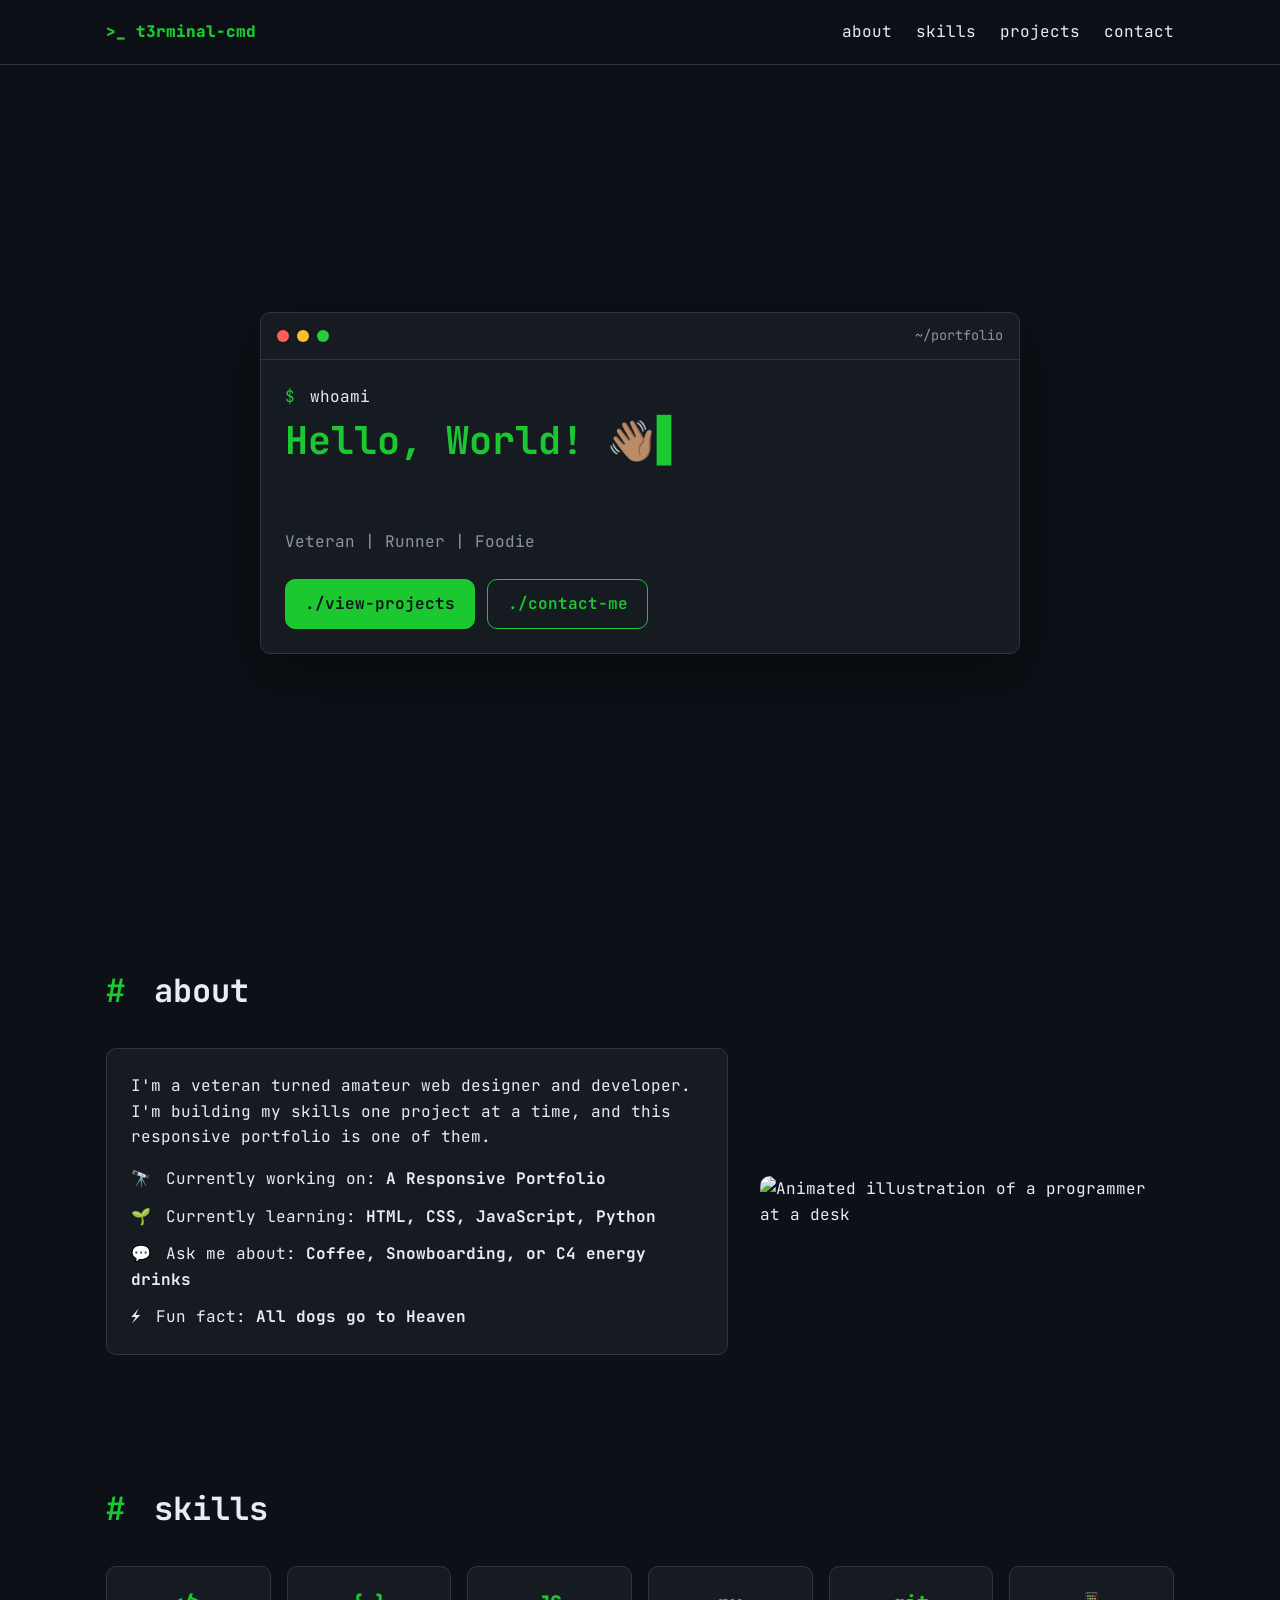
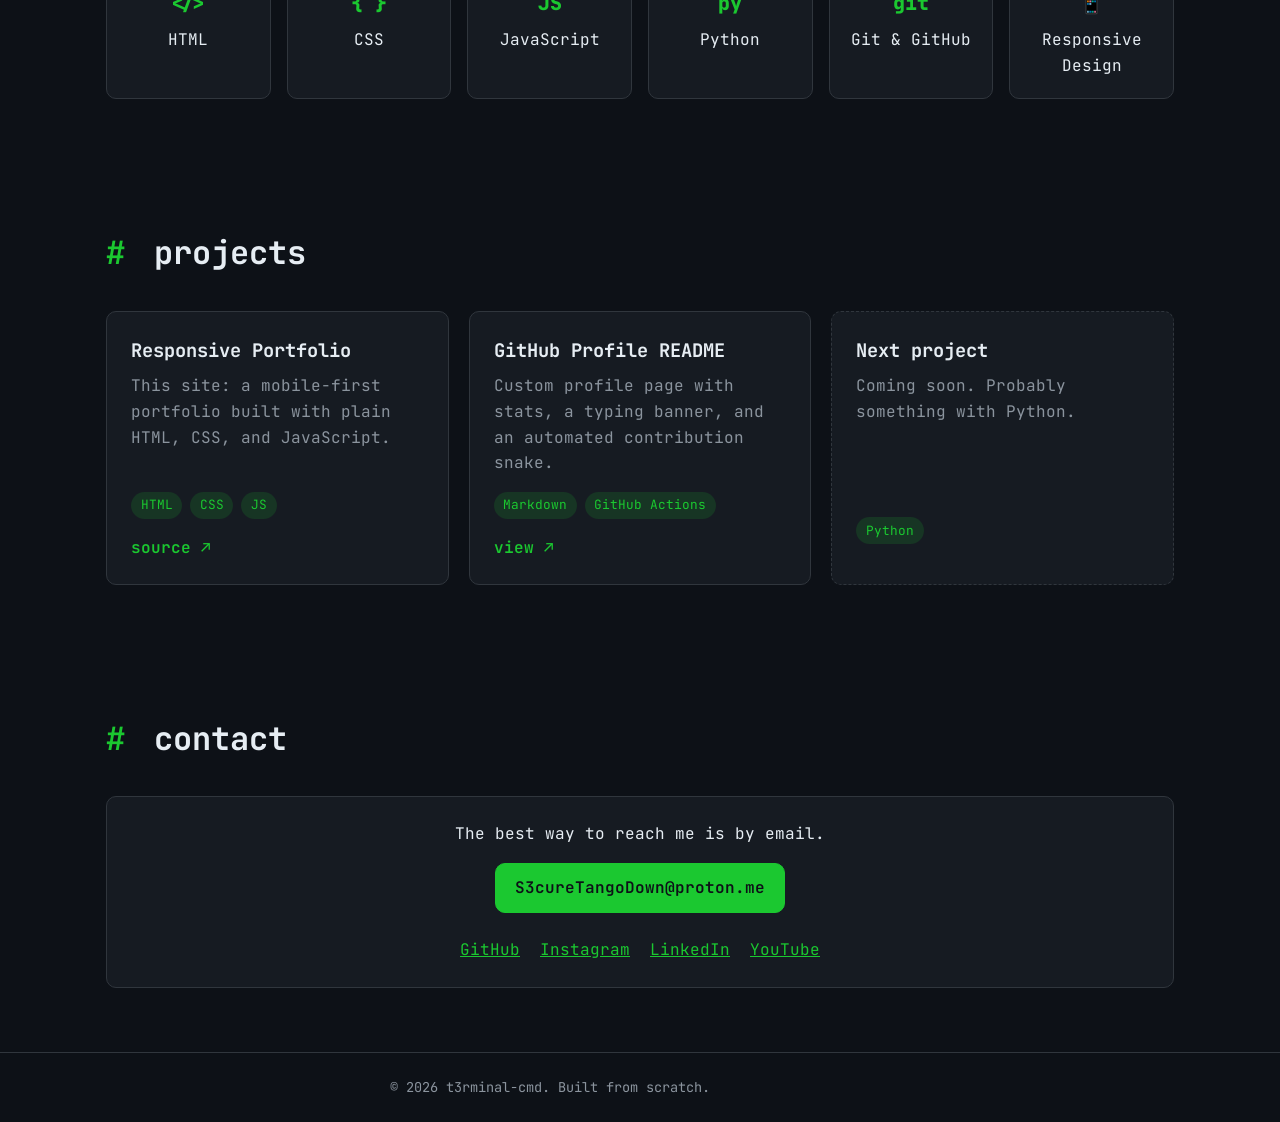
==== portfolio/index.html @ d62cf591 "Fix README rendering and snake workflow; add responsive portfolio site README: - Load the snake from" ====
<!DOCTYPE html>
<html lang="en">
<head>
  <meta charset="UTF-8" />
  <meta name="viewport" content="width=device-width, initial-scale=1.0" />
  <meta name="description" content="t3rminal-cmd — amateur web designer & developer. Veteran, runner, foodie." />
  <title>t3rminal-cmd | Portfolio</title>
  <link rel="preconnect" href="https://fonts.googleapis.com" />
  <link rel="preconnect" href="https://fonts.gstatic.com" crossorigin />
  <link href="https://fonts.googleapis.com/css2?family=JetBrains+Mono:wght@400;600;800&display=swap" rel="stylesheet" />
  <link rel="stylesheet" href="styles.css" />
</head>
<body>
  <a class="skip-link" href="#main">Skip to content</a>

  <!-- NAV -->
  <header class="site-header">
    <nav class="nav container" aria-label="Main">
      <a href="#home" class="logo">&gt;_ t3rminal-cmd</a>
      <button class="nav-toggle" aria-expanded="false" aria-controls="nav-menu" aria-label="Toggle menu">
        <span></span><span></span><span></span>
      </button>
      <ul class="nav-menu" id="nav-menu">
        <li><a href="#about">about</a></li>
        <li><a href="#skills">skills</a></li>
        <li><a href="#projects">projects</a></li>
        <li><a href="#contact">contact</a></li>
      </ul>
    </nav>
  </header>

  <main id="main">
    <!-- HERO -->
    <section id="home" class="hero container">
      <div class="terminal" role="presentation">
        <div class="terminal-bar">
          <span class="dot red"></span><span class="dot yellow"></span><span class="dot green"></span>
          <span class="terminal-title">~/portfolio</span>
        </div>
        <div class="terminal-body">
          <p><span class="prompt">$</span> whoami</p>
          <h1 class="typed" data-lines="Hello, World! 👋🏽|I'm t3rminal-cmd...|An amateur web designer &amp; developer."></h1>
          <p class="muted">Veteran | Runner | Foodie</p>
          <div class="hero-actions">
            <a href="#projects" class="btn btn-primary">./view-projects</a>
            <a href="#contact" class="btn btn-ghost">./contact-me</a>
          </div>
        </div>
      </div>
    </section>

    <!-- ABOUT -->
    <section id="about" class="section container">
      <h2 class="section-title"><span class="prompt">#</span> about</h2>
      <div class="about-grid">
        <div class="card">
          <p>
            I'm a veteran turned amateur web designer and developer. I'm building my skills one project
            at a time, and this responsive portfolio is one of them.
          </p>
          <ul class="facts">
            <li><span>🔭</span> Currently working on: <strong>A Responsive Portfolio</strong></li>
            <li><span>🌱</span> Currently learning: <strong>HTML, CSS, JavaScript, Python</strong></li>
            <li><span>💬</span> Ask me about: <strong>Coffee, Snowboarding, or C4 energy drinks</strong></li>
            <li><span>⚡</span> Fun fact: <strong>All dogs go to Heaven</strong></li>
          </ul>
        </div>
        <img class="about-gif" src="https://verisoft.ai/wp-content/uploads/2022/05/programmer-animation.gif"
          alt="Animated illustration of a programmer at a desk" loading="lazy" />
      </div>
    </section>

    <!-- SKILLS -->
    <section id="skills" class="section container">
      <h2 class="section-title"><span class="prompt">#</span> skills</h2>
      <ul class="skills">
        <li class="skill"><span class="skill-icon">&lt;/&gt;</span>HTML</li>
        <li class="skill"><span class="skill-icon">{ }</span>CSS</li>
        <li class="skill"><span class="skill-icon">JS</span>JavaScript</li>
        <li class="skill"><span class="skill-icon">py</span>Python</li>
        <li class="skill"><span class="skill-icon">git</span>Git &amp; GitHub</li>
        <li class="skill"><span class="skill-icon">📱</span>Responsive Design</li>
      </ul>
    </section>

    <!-- PROJECTS -->
    <section id="projects" class="section container">
      <h2 class="section-title"><span class="prompt">#</span> projects</h2>
      <!-- Replace these placeholder cards with your real projects. -->
      <div class="projects">
        <article class="card project">
          <h3>Responsive Portfolio</h3>
          <p>This site: a mobile-first portfolio built with plain HTML, CSS, and JavaScript.</p>
          <ul class="tags"><li>HTML</li><li>CSS</li><li>JS</li></ul>
          <div class="project-links">
            <a href="https://github.com/t3rminal-cmd/t3rminal-cmd" target="_blank" rel="noopener">source ↗</a>
          </div>
        </article>
        <article class="card project">
          <h3>GitHub Profile README</h3>
          <p>Custom profile page with stats, a typing banner, and an automated contribution snake.</p>
          <ul class="tags"><li>Markdown</li><li>GitHub Actions</li></ul>
          <div class="project-links">
            <a href="https://github.com/t3rminal-cmd" target="_blank" rel="noopener">view ↗</a>
          </div>
        </article>
        <article class="card project placeholder">
          <h3>Next project</h3>
          <p>Coming soon. Probably something with Python.</p>
          <ul class="tags"><li>Python</li></ul>
        </article>
      </div>
    </section>

    <!-- CONTACT -->
    <section id="contact" class="section container">
      <h2 class="section-title"><span class="prompt">#</span> contact</h2>
      <div class="card contact">
        <p>The best way to reach me is by email.</p>
        <a class="btn btn-primary" href="mailto:S3cureTangoDown@proton.me">S3cureTangoDown@proton.me</a>
        <ul class="socials">
          <li><a href="https://github.com/t3rminal-cmd" target="_blank" rel="noopener">GitHub</a></li>
          <li><a href="https://www.instagram.com/t3rminal_cmd/" target="_blank" rel="noopener">Instagram</a></li>
          <!-- TODO: point these at your own profiles -->
          <li><a href="https://www.linkedin.com/" target="_blank" rel="noopener">LinkedIn</a></li>
          <li><a href="https://www.youtube.com/" target="_blank" rel="noopener">YouTube</a></li>
        </ul>
      </div>
    </section>
  </main>

  <footer class="site-footer">
    <p class="container">&copy; <span id="year"></span> t3rminal-cmd. Built from scratch.</p>
  </footer>

  <script src="script.js"></script>
</body>
</html>
---- portfolio/styles.css ----
/* ===== Theme ===== */
:root {
  --bg: #0d1117;
  --bg-alt: #161b22;
  --border: #30363d;
  --text: #e6edf3;
  --muted: #8b949e;
  --accent: #1bc830;
  --accent-dim: rgba(27, 200, 48, 0.15);
  --radius: 10px;
  --font: "JetBrains Mono", ui-monospace, SFMono-Regular, Menlo, Consolas, monospace;
}

*,
*::before,
*::after {
  box-sizing: border-box;
}

html {
  scroll-behavior: smooth;
  scroll-padding-top: 4.5rem;
}

@media (prefers-reduced-motion: reduce) {
  html {
    scroll-behavior: auto;
  }
}

body {
  margin: 0;
  background: var(--bg);
  color: var(--text);
  font-family: var(--font);
  font-size: 1rem;
  line-height: 1.6;
}

img {
  max-width: 100%;
  height: auto;
  display: block;
}

a {
  color: var(--accent);
}

.container {
  width: 100%;
  max-width: 1100px;
  margin: 0 auto;
  padding: 0 1rem;
}

.skip-link {
  position: absolute;
  left: -999px;
  top: 0;
  background: var(--accent);
  color: var(--bg);
  padding: 0.5rem 1rem;
  z-index: 100;
}

.skip-link:focus {
  left: 0;
}

.muted {
  color: var(--muted);
}

.prompt {
  color: var(--accent);
  margin-right: 0.5ch;
}

/* ===== Header / Nav ===== */
.site-header {
  position: sticky;
  top: 0;
  z-index: 50;
  background: rgba(13, 17, 23, 0.9);
  backdrop-filter: blur(8px);
  border-bottom: 1px solid var(--border);
}

.nav {
  display: flex;
  align-items: center;
  justify-content: space-between;
  height: 4rem;
}

.logo {
  color: var(--accent);
  font-weight: 800;
  text-decoration: none;
}

.nav-toggle {
  display: none;
  flex-direction: column;
  gap: 5px;
  background: none;
  border: 0;
  padding: 0.5rem;
  cursor: pointer;
}

.nav-toggle span {
  width: 24px;
  height: 2px;
  background: var(--text);
  transition: transform 0.2s, opacity 0.2s;
}

.nav-menu {
  display: flex;
  gap: 1.5rem;
  list-style: none;
  margin: 0;
  padding: 0;
}

.nav-menu a {
  color: var(--text);
  text-decoration: none;
}

.nav-menu a:hover,
.nav-menu a:focus-visible {
  color: var(--accent);
}

/* ===== Hero ===== */
.hero {
  min-height: calc(100vh - 4rem);
  min-height: calc(100svh - 4rem);
  display: grid;
  place-items: center;
  padding-top: 2rem;
  padding-bottom: 2rem;
}

.terminal {
  width: 100%;
  max-width: 760px;
  background: var(--bg-alt);
  border: 1px solid var(--border);
  border-radius: var(--radius);
  box-shadow: 0 20px 60px rgba(0, 0, 0, 0.45);
  overflow: hidden;
}

.terminal-bar {
  display: flex;
  align-items: center;
  gap: 0.5rem;
  padding: 0.75rem 1rem;
  border-bottom: 1px solid var(--border);
}

.dot {
  width: 12px;
  height: 12px;
  border-radius: 50%;
}

.dot.red { background: #ff5f56; }
.dot.yellow { background: #ffbd2e; }
.dot.green { background: #27c93f; }

.terminal-title {
  margin-left: auto;
  color: var(--muted);
  font-size: 0.85rem;
}

.terminal-body {
  padding: 1.5rem;
}

.terminal-body p {
  margin: 0 0 0.5rem;
}

.typed {
  color: var(--accent);
  font-size: clamp(1.4rem, 5vw, 2.4rem);
  line-height: 1.25;
  min-height: 2.5em;
  margin: 0.5rem 0 1rem;
}

.typed::after {
  content: "▋";
  margin-left: 2px;
  animation: blink 1s steps(1) infinite;
}

@keyframes blink {
  50% { opacity: 0; }
}

.hero-actions {
  display: flex;
  flex-wrap: wrap;
  gap: 0.75rem;
  margin-top: 1.5rem;
}

/* ===== Buttons ===== */
.btn {
  display: inline-block;
  padding: 0.7rem 1.2rem;
  border-radius: var(--radius);
  border: 1px solid var(--accent);
  font-weight: 600;
  text-decoration: none;
  transition: background 0.2s, color 0.2s;
  overflow-wrap: anywhere;
}

.btn-primary {
  background: var(--accent);
  color: var(--bg);
}

.btn-primary:hover,
.btn-primary:focus-visible {
  background: transparent;
  color: var(--accent);
}

.btn-ghost {
  color: var(--accent);
}

.btn-ghost:hover,
.btn-ghost:focus-visible {
  background: var(--accent-dim);
}

/* ===== Sections ===== */
.section {
  padding-top: 4rem;
  padding-bottom: 4rem;
}

.section-title {
  font-size: clamp(1.5rem, 4vw, 2rem);
  margin: 0 0 2rem;
}

.card {
  background: var(--bg-alt);
  border: 1px solid var(--border);
  border-radius: var(--radius);
  padding: 1.5rem;
}

/* About */
.about-grid {
  display: grid;
  grid-template-columns: 1fr;
  gap: 2rem;
  align-items: center;
}

.about-grid p {
  margin-top: 0;
}

.facts {
  list-style: none;
  padding: 0;
  margin: 0;
  display: grid;
  gap: 0.75rem;
}

.facts span {
  margin-right: 0.5ch;
}

.about-gif {
  border-radius: var(--radius);
  margin: 0 auto;
  width: 100%;
  max-width: 420px;
}

/* Skills */
.skills {
  list-style: none;
  padding: 0;
  margin: 0;
  display: grid;
  grid-template-columns: repeat(auto-fill, minmax(150px, 1fr));
  gap: 1rem;
}

.skill {
  display: flex;
  flex-direction: column;
  align-items: center;
  gap: 0.5rem;
  padding: 1.25rem 0.75rem;
  background: var(--bg-alt);
  border: 1px solid var(--border);
  border-radius: var(--radius);
  text-align: center;
  transition: border-color 0.2s, transform 0.2s;
}

.skill:hover {
  border-color: var(--accent);
  transform: translateY(-3px);
}

.skill-icon {
  color: var(--accent);
  font-weight: 800;
  font-size: 1.25rem;
}

/* Projects */
.projects {
  display: grid;
  grid-template-columns: repeat(auto-fill, minmax(min(100%, 280px), 1fr));
  gap: 1.25rem;
}

.project {
  display: flex;
  flex-direction: column;
  transition: border-color 0.2s;
}

.project:hover {
  border-color: var(--accent);
}

.project h3 {
  margin: 0 0 0.5rem;
}

.project p {
  color: var(--muted);
  margin: 0 0 1rem;
  flex-grow: 1;
}

.project.placeholder {
  border-style: dashed;
}

.tags {
  display: flex;
  flex-wrap: wrap;
  gap: 0.5rem;
  list-style: none;
  padding: 0;
  margin: 0 0 1rem;
}

.tags li {
  background: var(--accent-dim);
  color: var(--accent);
  font-size: 0.8rem;
  padding: 0.2rem 0.6rem;
  border-radius: 999px;
}

.project-links a {
  text-decoration: none;
  font-weight: 600;
}

/* Contact */
.contact {
  text-align: center;
}

.contact p {
  margin-top: 0;
}

.socials {
  display: flex;
  flex-wrap: wrap;
  justify-content: center;
  gap: 1.25rem;
  list-style: none;
  padding: 0;
  margin: 1.5rem 0 0;
}

/* Footer */
.site-footer {
  border-top: 1px solid var(--border);
  color: var(--muted);
  font-size: 0.85rem;
  text-align: center;
  padding: 1.5rem 0;
}

.site-footer p {
  margin: 0;
}

/* Scroll reveal (only when JS is running) */
.js .reveal {
  opacity: 0;
  transform: translateY(20px);
  transition: opacity 0.6s, transform 0.6s;
}

.js .reveal.visible {
  opacity: 1;
  transform: none;
}

@media (prefers-reduced-motion: reduce) {
  .js .reveal {
    opacity: 1;
    transform: none;
    transition: none;
  }
}

/* ===== Breakpoints ===== */
@media (min-width: 768px) {
  .about-grid {
    grid-template-columns: 3fr 2fr;
  }
}

@media (max-width: 640px) {
  .nav-toggle {
    display: flex;
  }

  .nav-menu {
    position: absolute;
    top: 4rem;
    left: 0;
    right: 0;
    flex-direction: column;
    gap: 0;
    background: var(--bg-alt);
    border-bottom: 1px solid var(--border);
    display: none;
  }

  .nav-menu.open {
    display: flex;
  }

  .nav-menu a {
    display: block;
    padding: 1rem;
    border-top: 1px solid var(--border);
  }

  .nav-toggle[aria-expanded="true"] span:nth-child(1) {
    transform: translateY(7px) rotate(45deg);
  }

  .nav-toggle[aria-expanded="true"] span:nth-child(2) {
    opacity: 0;
  }

  .nav-toggle[aria-expanded="true"] span:nth-child(3) {
    transform: translateY(-7px) rotate(-45deg);
  }

  .terminal-body {
    padding: 1.25rem;
  }

  .hero-actions .btn {
    flex: 1 1 100%;
    text-align: center;
  }
}
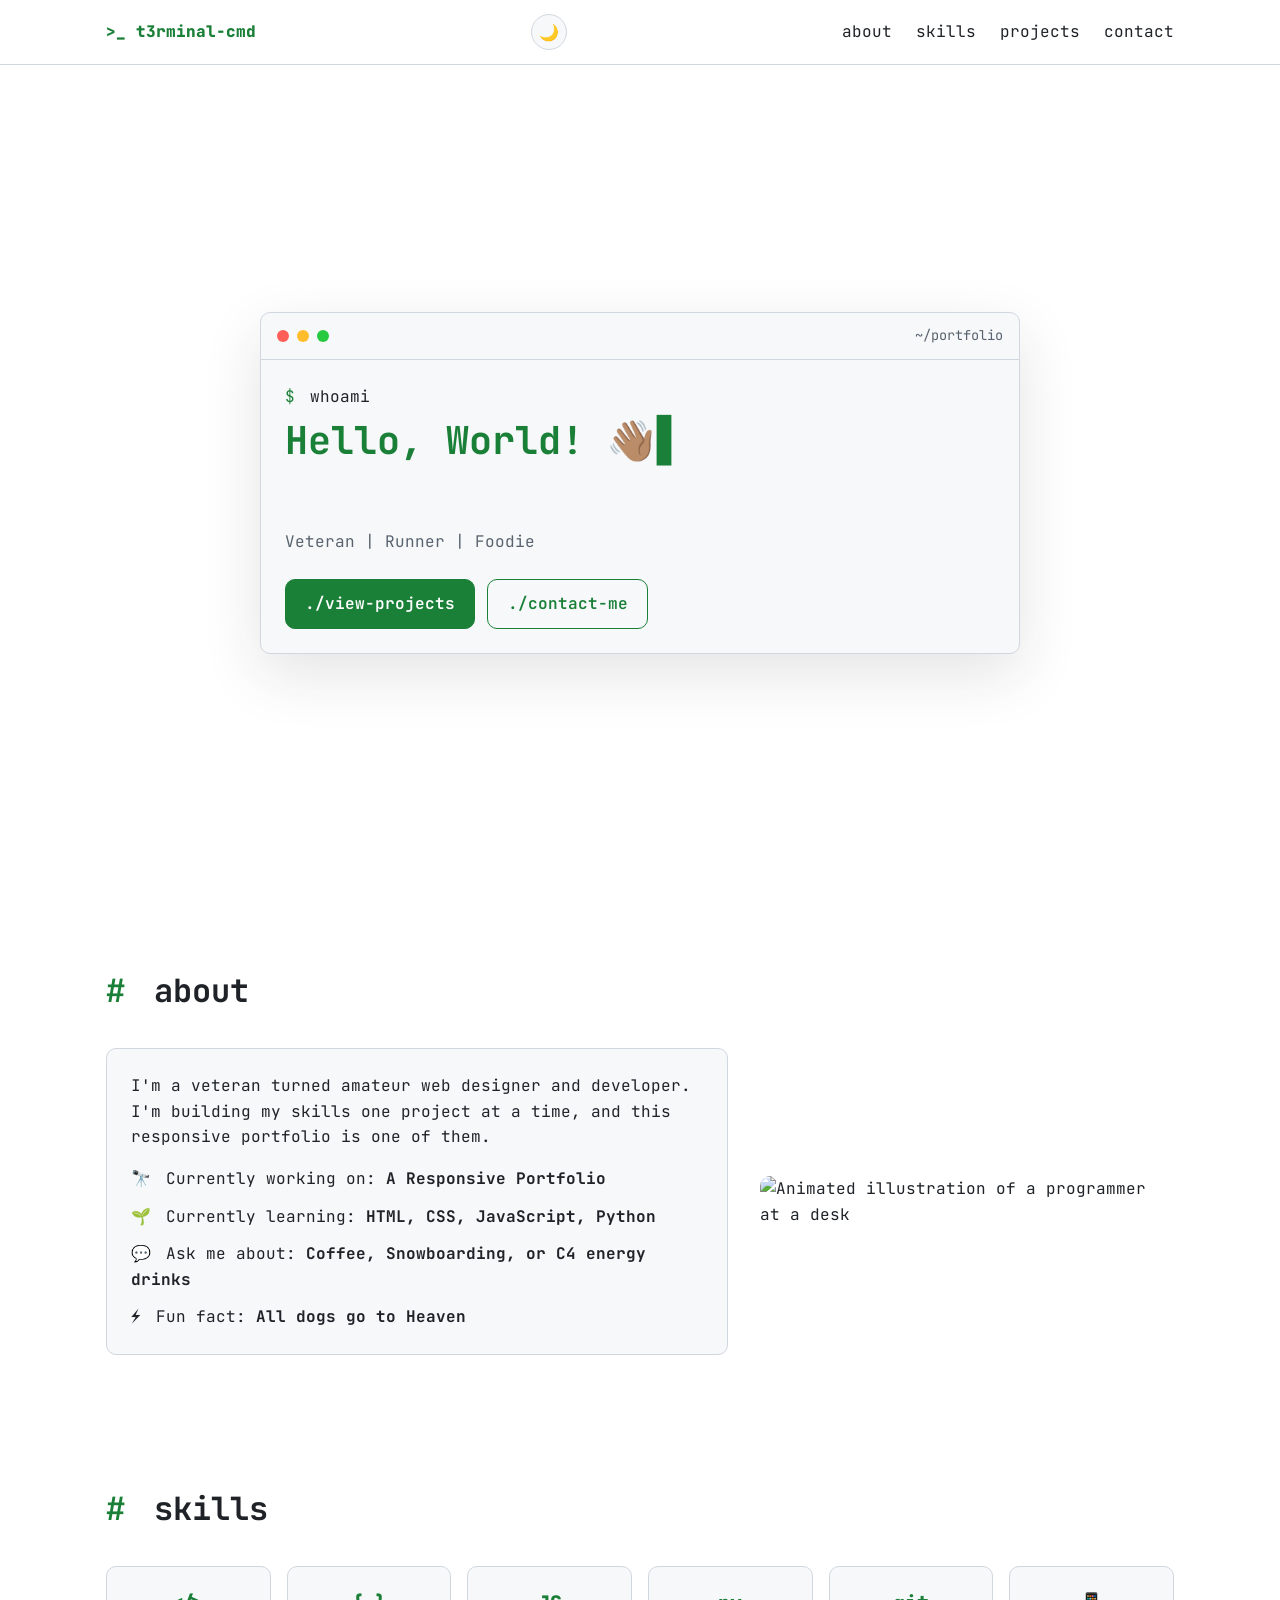
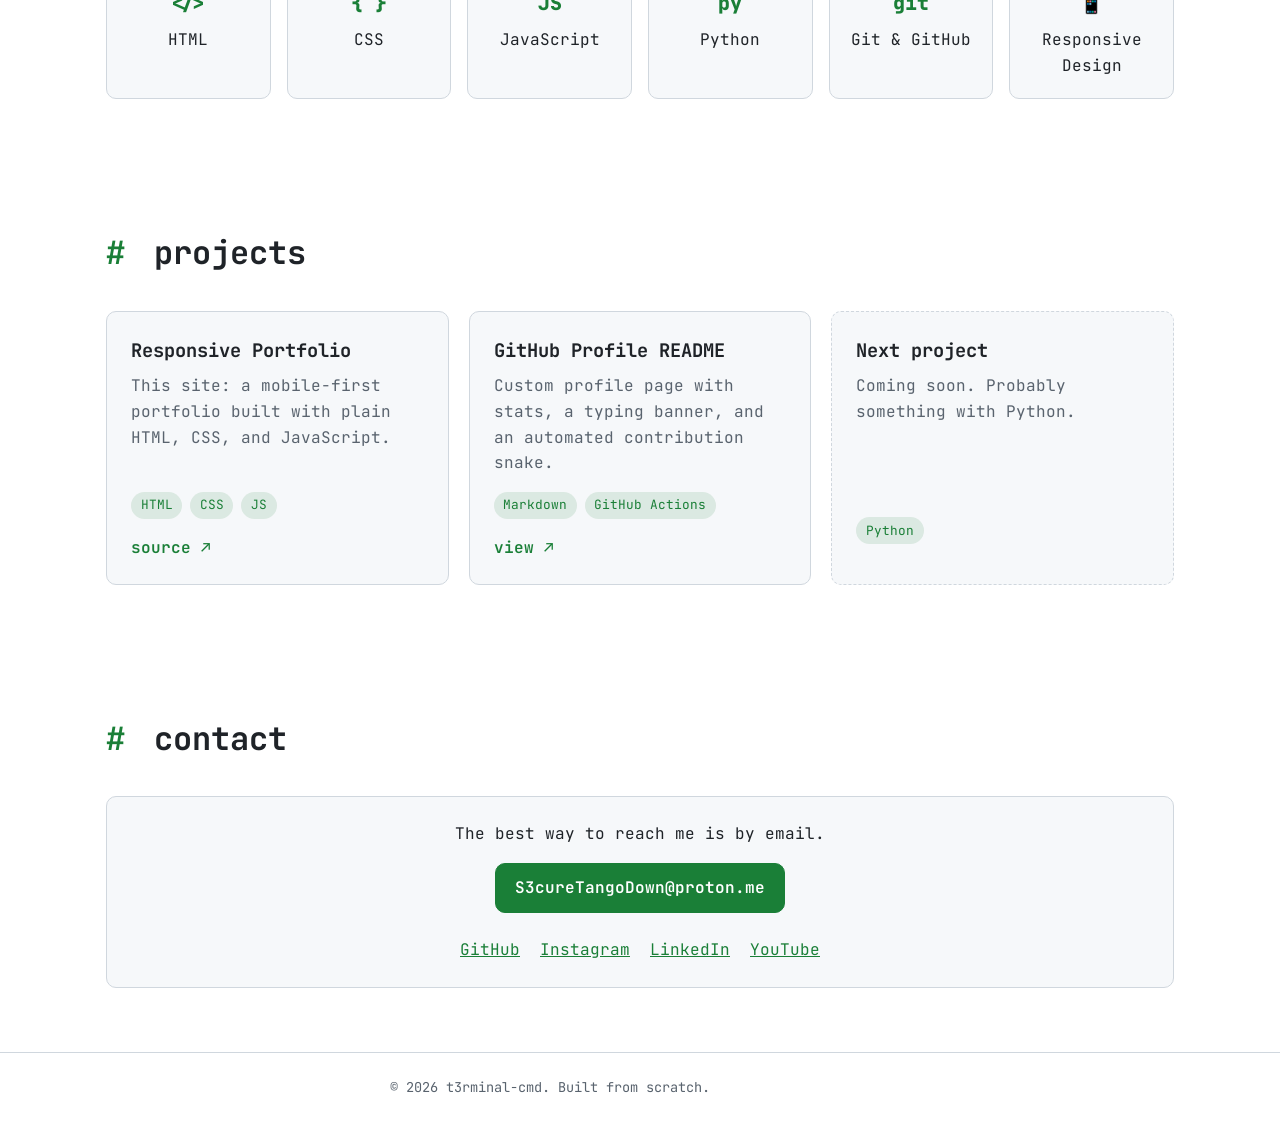
==== commit 9660bd39: "Add light/dark theme toggle to portfolio; theme-aware README stats Portfolio: - Light theme via [dat" ====
--- a/portfolio/index.html
+++ b/portfolio/index.html
@@ -9,6 +9,17 @@
   <link rel="preconnect" href="https://fonts.gstatic.com" crossorigin />
   <link href="https://fonts.googleapis.com/css2?family=JetBrains+Mono:wght@400;600;800&display=swap" rel="stylesheet" />
   <link rel="stylesheet" href="styles.css" />
+  <!-- Set the theme before first paint so there's no flash of the wrong one -->
+  <script>
+    (function () {
+      var t;
+      try { t = localStorage.getItem("theme"); } catch (e) {}
+      if (t !== "light" && t !== "dark") {
+        t = window.matchMedia("(prefers-color-scheme: light)").matches ? "light" : "dark";
+      }
+      document.documentElement.dataset.theme = t;
+    })();
+  </script>
 </head>
 <body>
   <a class="skip-link" href="#main">Skip to content</a>
@@ -17,9 +28,15 @@
   <header class="site-header">
     <nav class="nav container" aria-label="Main">
       <a href="#home" class="logo">&gt;_ t3rminal-cmd</a>
-      <button class="nav-toggle" aria-expanded="false" aria-controls="nav-menu" aria-label="Toggle menu">
-        <span></span><span></span><span></span>
-      </button>
+      <div class="nav-actions">
+        <button class="theme-toggle" type="button" aria-label="Switch to light theme">
+          <span class="icon-to-light" aria-hidden="true">☀️</span>
+          <span class="icon-to-dark" aria-hidden="true">🌙</span>
+        </button>
+        <button class="nav-toggle" aria-expanded="false" aria-controls="nav-menu" aria-label="Toggle menu">
+          <span></span><span></span><span></span>
+        </button>
+      </div>
       <ul class="nav-menu" id="nav-menu">
         <li><a href="#about">about</a></li>
         <li><a href="#skills">skills</a></li>
--- a/portfolio/styles.css
+++ b/portfolio/styles.css
@@ -7,8 +7,25 @@
   --muted: #8b949e;
   --accent: #1bc830;
   --accent-dim: rgba(27, 200, 48, 0.15);
+  --header-bg: rgba(13, 17, 23, 0.9);
+  --shadow: 0 20px 60px rgba(0, 0, 0, 0.45);
   --radius: 10px;
   --font: "JetBrains Mono", ui-monospace, SFMono-Regular, Menlo, Consolas, monospace;
+  color-scheme: dark;
+}
+
+/* Light theme: darker green so text stays readable on white */
+:root[data-theme="light"] {
+  --bg: #ffffff;
+  --bg-alt: #f6f8fa;
+  --border: #d0d7de;
+  --text: #1f2328;
+  --muted: #59636e;
+  --accent: #1a7f37;
+  --accent-dim: rgba(26, 127, 55, 0.12);
+  --header-bg: rgba(255, 255, 255, 0.9);
+  --shadow: 0 20px 60px rgba(31, 35, 40, 0.12);
+  color-scheme: light;
 }
 
 *,
@@ -30,6 +47,7 @@
 
 body {
   margin: 0;
+  transition: background-color 0.2s, color 0.2s;
   background: var(--bg);
   color: var(--text);
   font-family: var(--font);
@@ -82,7 +100,7 @@
   position: sticky;
   top: 0;
   z-index: 50;
-  background: rgba(13, 17, 23, 0.9);
+  background: var(--header-bg);
   backdrop-filter: blur(8px);
   border-bottom: 1px solid var(--border);
 }
@@ -99,6 +117,37 @@
   font-weight: 800;
   text-decoration: none;
 }
+
+.nav-actions {
+  display: flex;
+  align-items: center;
+  gap: 0.75rem;
+}
+
+.theme-toggle {
+  display: grid;
+  place-items: center;
+  width: 2.25rem;
+  height: 2.25rem;
+  padding: 0;
+  background: var(--bg-alt);
+  color: var(--text);
+  border: 1px solid var(--border);
+  border-radius: 50%;
+  font-size: 1rem;
+  cursor: pointer;
+  transition: border-color 0.2s;
+}
+
+.theme-toggle:hover,
+.theme-toggle:focus-visible {
+  border-color: var(--accent);
+}
+
+/* Show the icon for the theme you'd switch TO */
+.theme-toggle .icon-to-dark { display: none; }
+:root[data-theme="light"] .theme-toggle .icon-to-dark { display: inline; }
+:root[data-theme="light"] .theme-toggle .icon-to-light { display: none; }
 
 .nav-toggle {
   display: none;
@@ -151,7 +200,7 @@
   background: var(--bg-alt);
   border: 1px solid var(--border);
   border-radius: var(--radius);
-  box-shadow: 0 20px 60px rgba(0, 0, 0, 0.45);
+  box-shadow: var(--shadow);
   overflow: hidden;
 }
 
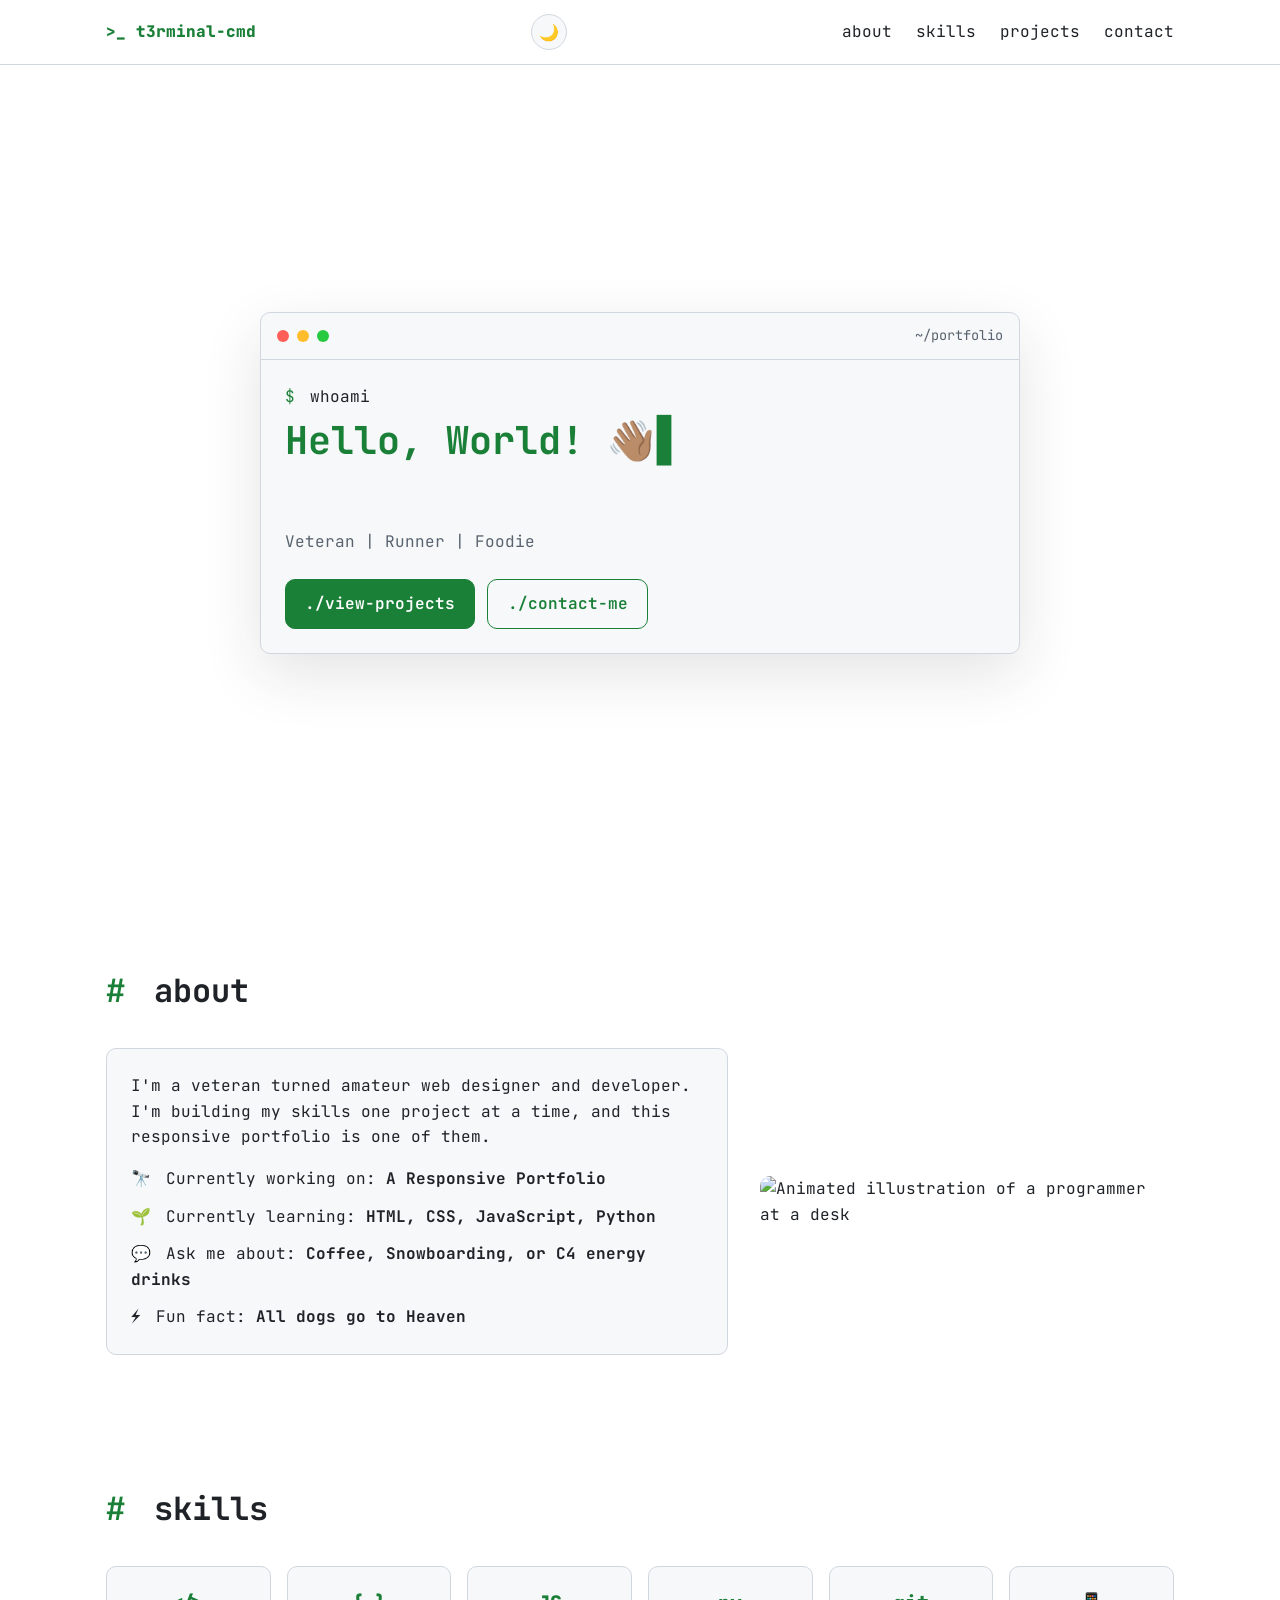
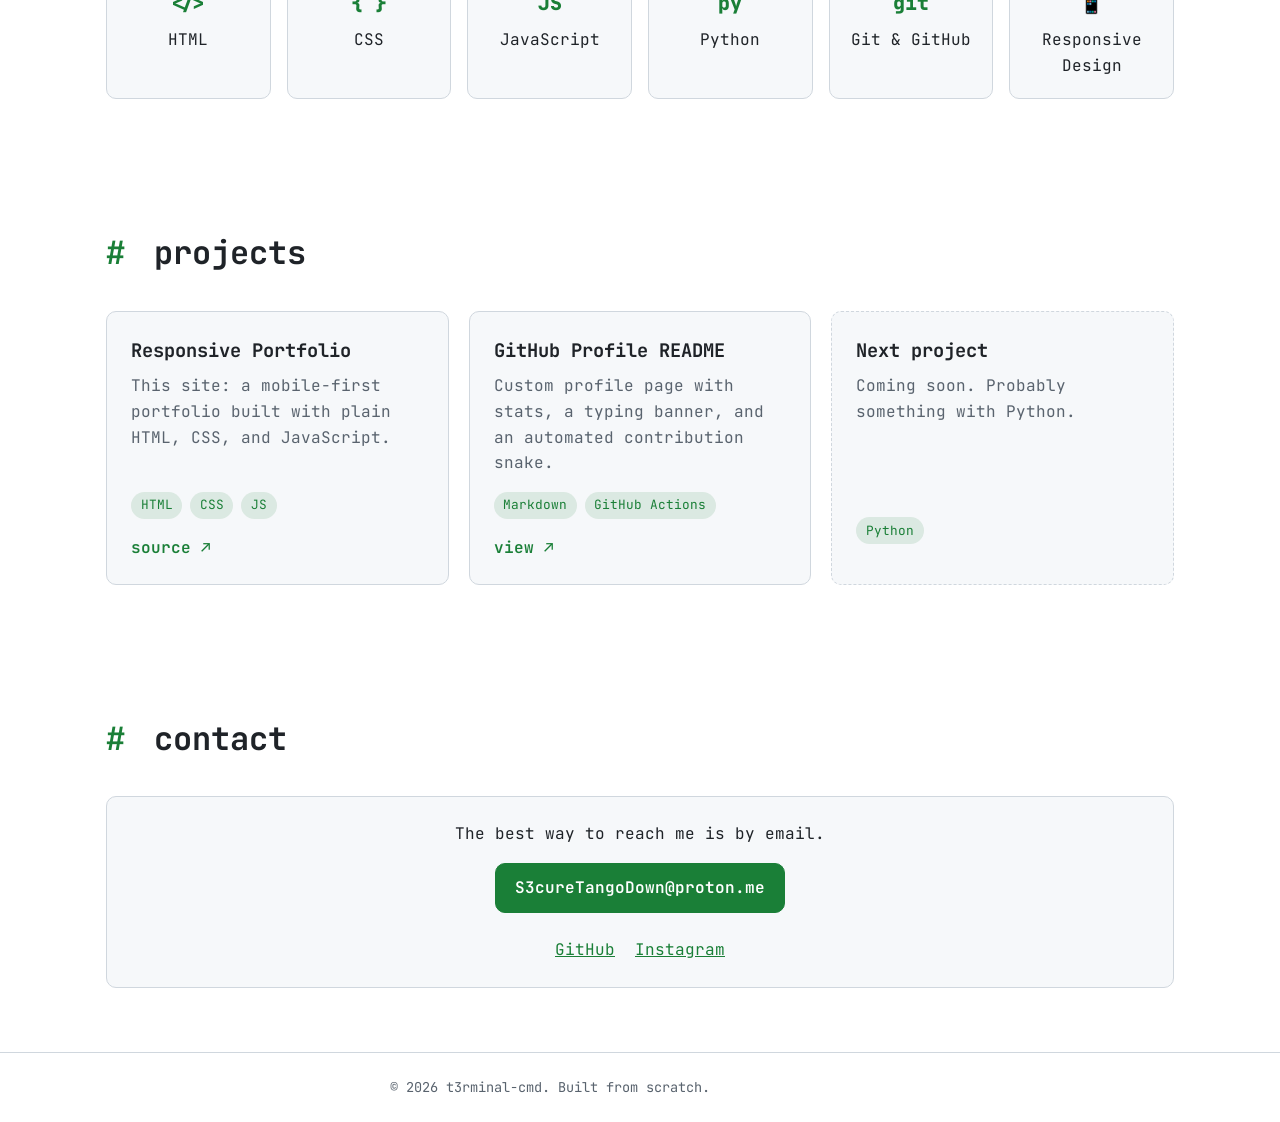
==== commit 9606c801: "Remove placeholder LinkedIn and YouTube links They pointed at the sites' home pages rather than a pr" ====
--- a/portfolio/index.html
+++ b/portfolio/index.html
@@ -138,9 +138,6 @@
         <ul class="socials">
           <li><a href="https://github.com/t3rminal-cmd" target="_blank" rel="noopener">GitHub</a></li>
           <li><a href="https://www.instagram.com/t3rminal_cmd/" target="_blank" rel="noopener">Instagram</a></li>
-          <!-- TODO: point these at your own profiles -->
-          <li><a href="https://www.linkedin.com/" target="_blank" rel="noopener">LinkedIn</a></li>
-          <li><a href="https://www.youtube.com/" target="_blank" rel="noopener">YouTube</a></li>
         </ul>
       </div>
     </section>
